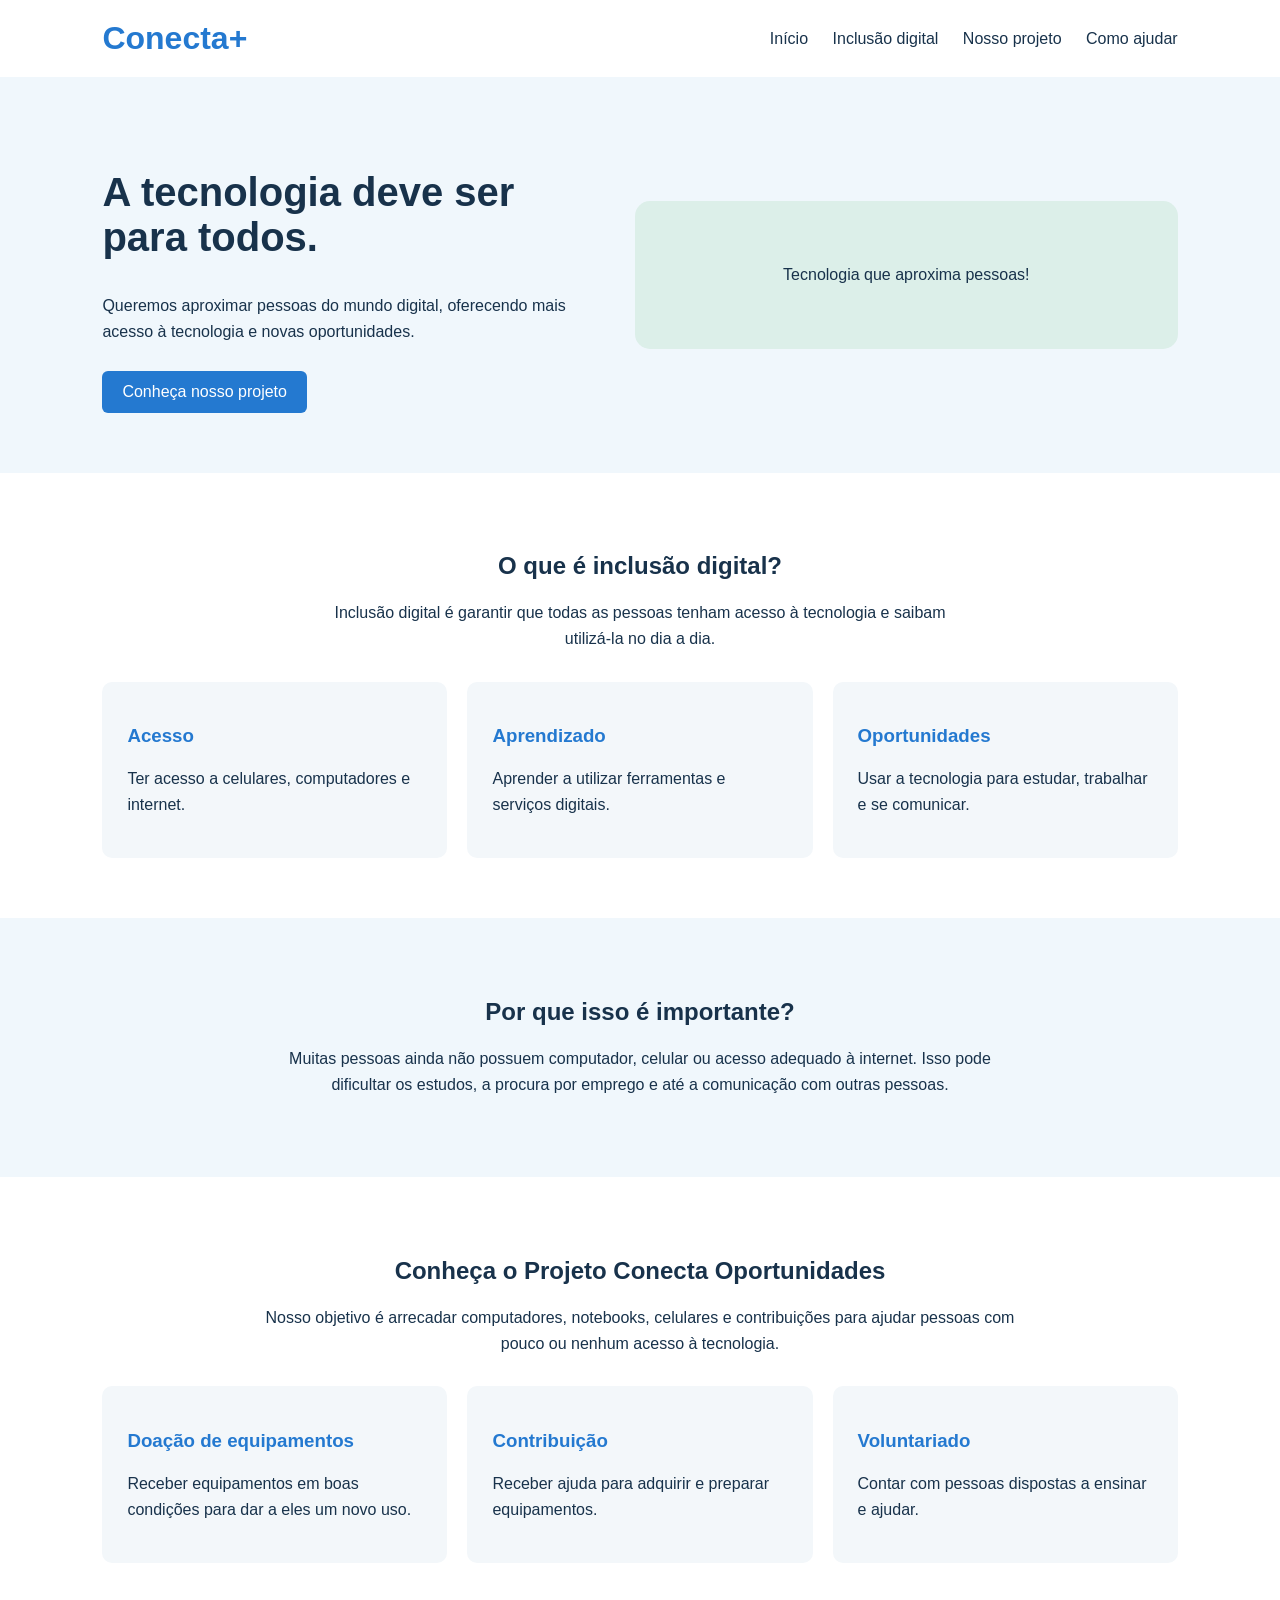
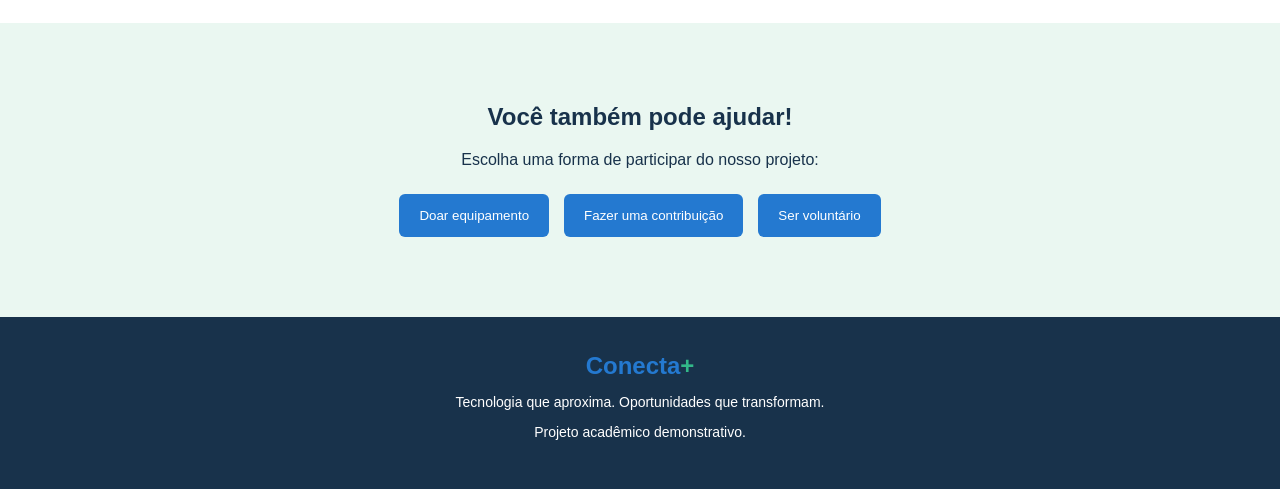
==== index.html @ d6eb77aa "primeiro commit" ====
<!DOCTYPE html>
<html lang="pt-BR">
<head>
    <meta charset="UTF-8">
    <meta name="viewport" content="width=device-width, initial-scale=1.0">
    <title>Conecta+ | Inclusão Digital</title>
    <link rel="stylesheet" href="style.css">
</head>
<body>
    <!-- CABEÇALHO -->
    <header>
        <h1>Conecta<span>+</span></h1>

        <nav>
            <a href="#inicio">Início</a>
            <a href="#sobre">Inclusão digital</a>
            <a href="#projeto">Nosso projeto</a>
            <a href="#ajudar">Como ajudar</a>
        </nav>
    </header>

    <!-- INÍCIO -->
    <section id="inicio" class="inicio">
        <div>
            <h2>A tecnologia deve ser para todos.</h2>
            <p>
                Queremos aproximar pessoas do mundo digital,
                oferecendo mais acesso à tecnologia e novas oportunidades.
            </p>
            <a class="botao" href="#projeto">Conheça nosso projeto</a>
        </div>

        <div class="imagem">
            <p>Tecnologia que aproxima pessoas!</p>
        </div>
    </section>

    <!-- SOBRE INCLUSÃO DIGITAL -->
    <section id="sobre">
        <h2>O que é inclusão digital?</h2>
        <p class="texto-centro">
            Inclusão digital é garantir que todas as pessoas tenham acesso
            à tecnologia e saibam utilizá-la no dia a dia.
        </p>

        <div class="cards">
            <div class="card">
                <h3> Acesso</h3>
                <p>Ter acesso a celulares, computadores e internet.</p>
            </div>

            <div class="card">
                <h3> Aprendizado</h3>
                <p>Aprender a utilizar ferramentas e serviços digitais.</p>
            </div>

            <div class="card">
                <h3> Oportunidades</h3>
                <p>Usar a tecnologia para estudar, trabalhar e se comunicar.</p>
            </div>
        </div>
    </section>

    <!-- PROBLEMA -->
    <section class="problema">
        <h2>Por que isso é importante?</h2>
        <p>
            Muitas pessoas ainda não possuem computador, celular ou acesso
            adequado à internet. Isso pode dificultar os estudos, a procura
            por emprego e até a comunicação com outras pessoas.
        </p>
    </section>

    <!-- PROJETO SOLIDÁRIO -->
    <section id="projeto">
        <h2>Conheça o Projeto Conecta Oportunidades</h2>
        <p>
            Nosso objetivo é arrecadar computadores, notebooks, celulares
            e contribuições para ajudar pessoas com pouco ou nenhum acesso
            à tecnologia.
        </p>

        <div class="cards">
            <div class="card">
                <h3>Doação de equipamentos</h3>
                <p>Receber equipamentos em boas condições para dar a eles um novo uso.</p>
            </div>

            <div class="card">
                <h3>Contribuição</h3>
                <p>Receber ajuda para adquirir e preparar equipamentos.</p>
            </div>

            <div class="card">
                <h3>Voluntariado</h3>
                <p>Contar com pessoas dispostas a ensinar e ajudar.</p>
            </div>
        </div>
    </section>

    <!-- COMO AJUDAR -->
    <section id="ajudar" class="ajudar">
        <h2>Você também pode ajudar!</h2>
        <p>Escolha uma forma de participar do nosso projeto:</p>

        <div class="opcoes">
            <button onclick="mostrarMensagem('Obrigado pelo interesse em doar um equipamento!')">
                Doar equipamento
            </button>

            <button onclick="mostrarMensagem('Obrigado pelo interesse em contribuir!')">
                Fazer uma contribuição
            </button>

            <button onclick="mostrarMensagem('Obrigado pelo interesse em ser voluntário!')">
                Ser voluntário
            </button>
        </div>

        <p id="mensagem"></p>
    </section>

    <!-- RODAPÉ -->
    <footer>
        <h2>Conecta<span>+</span></h2>
        <p>Tecnologia que aproxima. Oportunidades que transformam.</p>
        <p>Projeto acadêmico demonstrativo.</p>
    </footer>

    <script src="script.js"></script>
</body>
</html>
---- style.css ----
/* ESTILO GERAL DA PÁGINA */
body {
  margin: 0;
  font-family: Arial, sans-serif;
  color: #18324b;
}

html{
    scroll-behavior: smooth;
    font-size: 16px;
}

/* CABEÇALHO */
header {
  background-color: white;
  padding: 20px 8%;
  display: flex;
  justify-content: space-between;
  align-items: center;
}

header h1,
footer h2 {
  color: #2479d0;
  margin: 0;
}

header h1 na,
footer h2 span {
  color: #32b889;
}


nav a {
    color: #18324b;
    text-decoration: none;
    margin-left: 20px;
    transition: font-size 0.3s ease;
}

nav a:hover{
    font-size: 20px;
}

/* SEÇÕES */
section {
  padding: 60px 8%;
}

section h2 {
  text-align: center;
  color: #18324b;
}

.inicio {
  background-color: #f0f7fc;
  display: flex;
  align-items: center;
  justify-content: space-between;
  gap: 30px;
}

.inicio div {
  width: 50%;
}

.inicio h2 {
  text-align: left;
  font-size: 40px;
}

.inicio p {
  line-height: 1.6;
}

.botao {
  display: inline-block;
  background-color: #2479d0;
  color: white;
  padding: 12px 20px;
  border-radius: 6px;
  text-decoration: none;
  margin-top: 10px;
}

.imagem {
  background-color: #dcefe9;
  padding: 45px 20px;
  border-radius: 15px;
  text-align: center;
}

.imagem span {
  font-size: 90px;
}

.texto-centro {
  text-align: center;
  max-width: 650px;
  margin: 20px auto;
  line-height: 1.6;
}

/* CARDS */
.cards {
  display: flex;
  gap: 20px;
  margin-top: 30px;
}

.card {
  background-color: #f3f7fa;
  padding: 25px;
  border-radius: 10px;
  flex: 1;
}

.card h3 {
  color: #2479d0;
}

.card p,
.problema p,
#projeto > p {
  line-height: 1.6;
}

/* OUTRAS SEÇÕES */
.problema {
  background-color: #f0f7fc;
}

.problema p,
#projeto > p {
  max-width: 750px;
  margin: 20px auto;
  text-align: center;
}

.ajudar {
  background-color: #eaf7f1;
  text-align: center;
}

.opcoes {
  display: flex;
  justify-content: center;
  flex-wrap: wrap;
  gap: 15px;
  margin-top: 25px;
}

button {
  background-color: #2479d0;
  color: white;
  border: none;
  padding: 14px 20px;
  border-radius: 6px;
  cursor: pointer;
}

button:hover,
.botao:hover {
  background-color: #1765b6;
}

#mensagem {
  color: #16875f;
  font-weight: bold;
  margin-top: 20px;
}

/* RODAPÉ */
footer {
  background-color: #18324b;
  color: white;
  text-align: center;
  padding: 35px 15px;
}

footer p {
  font-size: 14px;
}
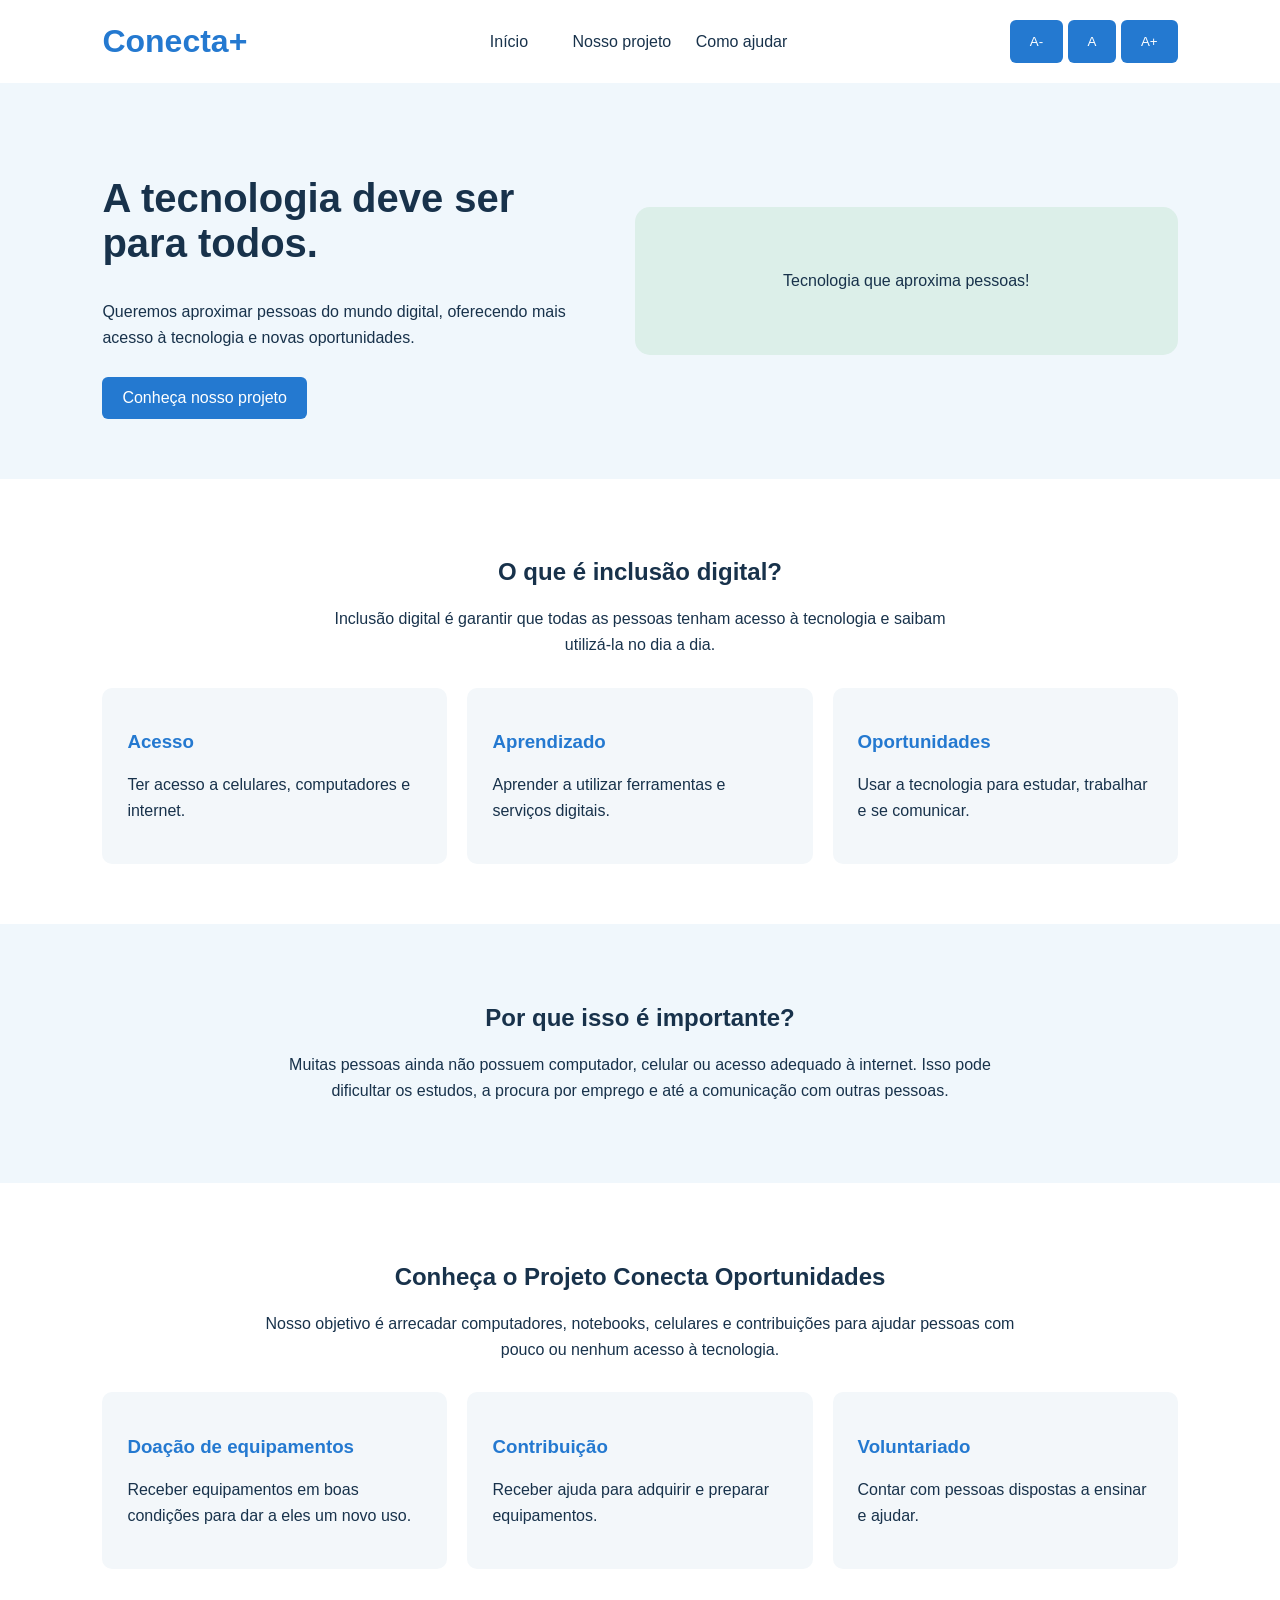
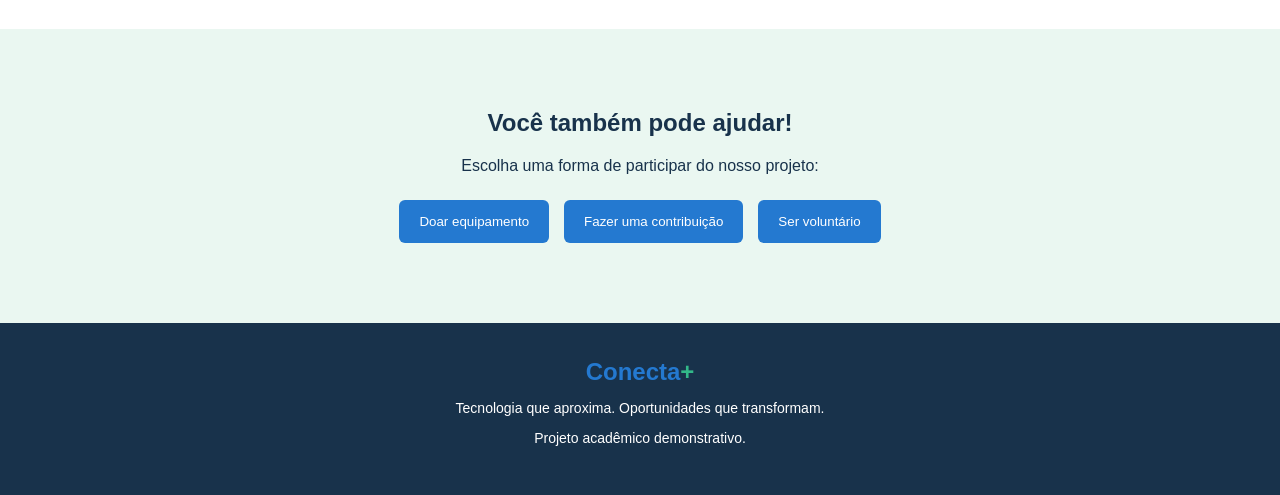
==== commit 221b9df1: "botões p/ controlar tamanho do texto" ====
--- a/index.html
+++ b/index.html
@@ -13,10 +13,16 @@
 
         <nav>
             <a href="#inicio">Início</a>
-            <a href="#sobre">Inclusão digital</a>
+            <a href="#sobre"></a>
             <a href="#projeto">Nosso projeto</a>
             <a href="#ajudar">Como ajudar</a>
         </nav>
+
+        <div class="controles">
+            <button type="button" class="btn-fonte" id="diminuir-fonte" aria-label="Diminuir tamanho do texto">A-</button>
+            <button type="button" class="btn-fonte" id="resetar-fonte" aria-label="Restaurar tamanho do texto">A</button>
+            <button type="button" class="btn-fonte" id="aumentar-fonte" aria-label="Aumentar tamanho do texto">A+</button>
+        </div>
     </header>
 
     <!-- INÍCIO -->
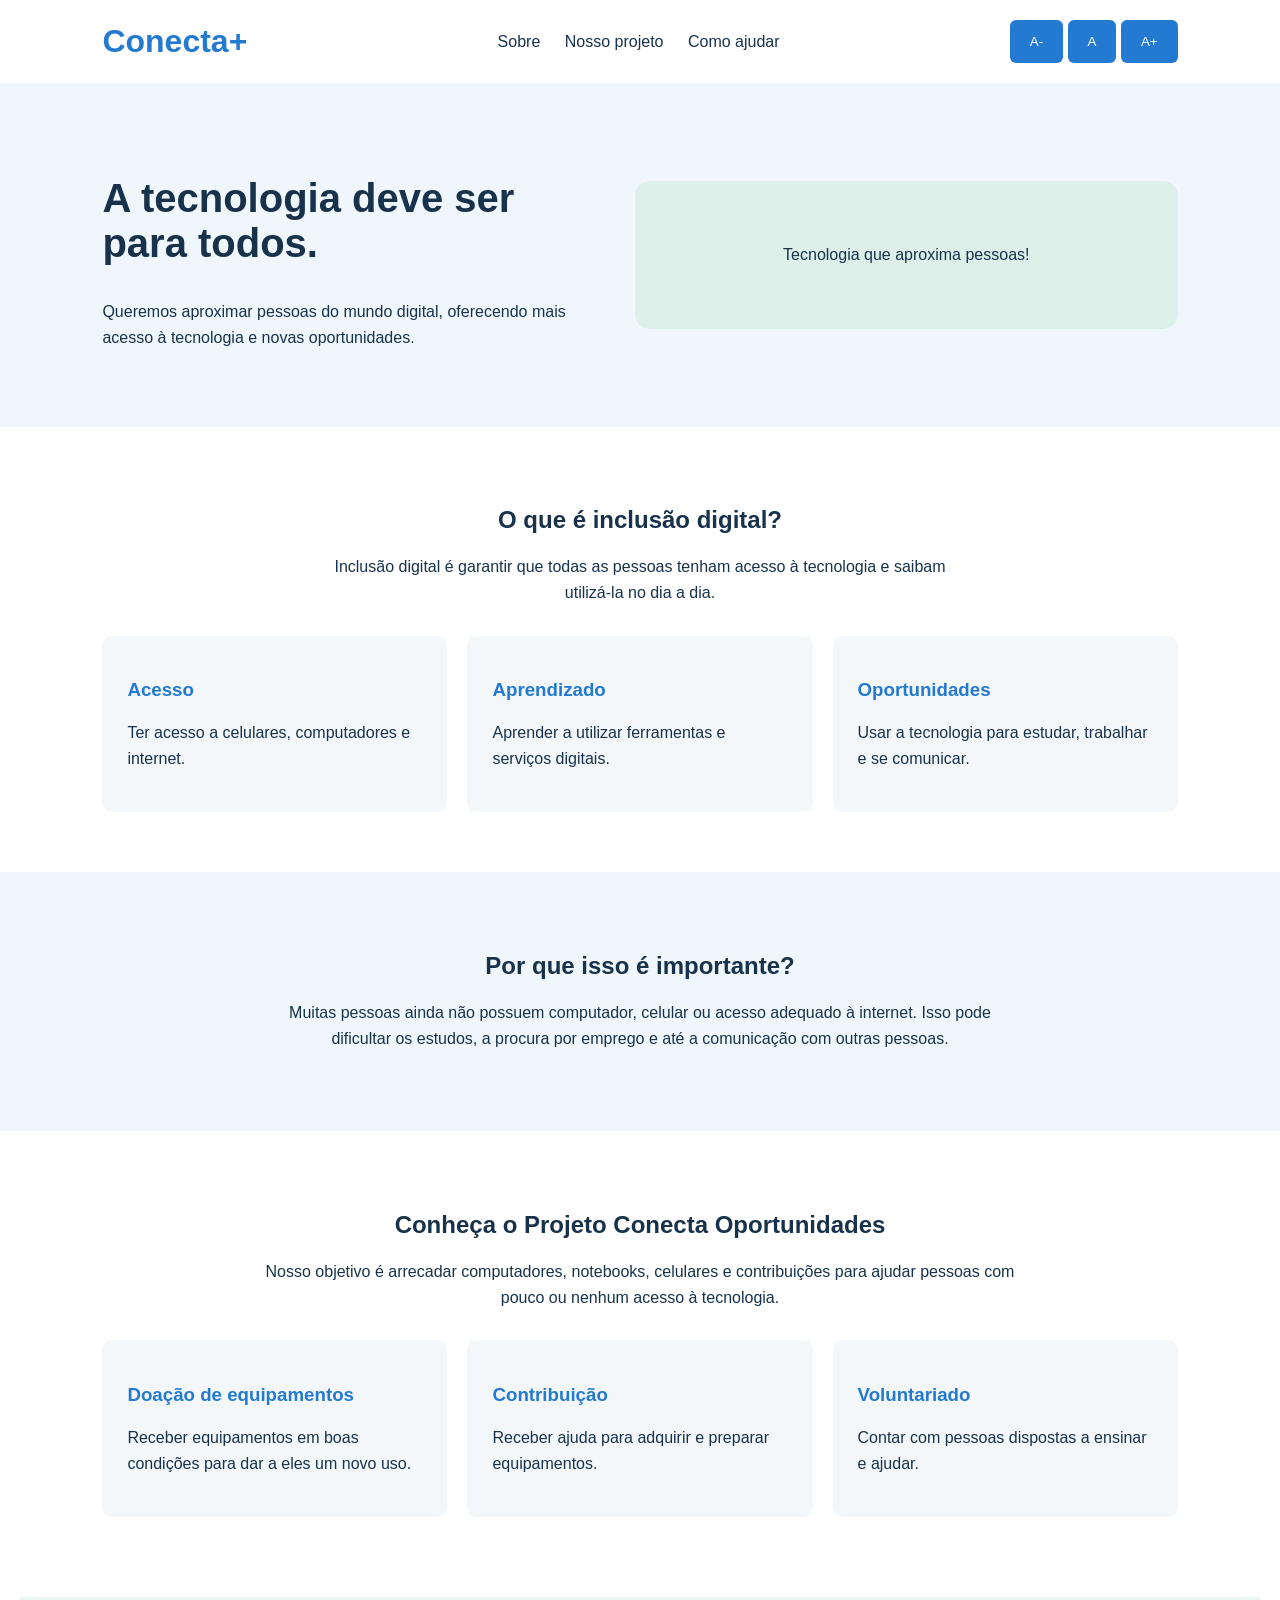
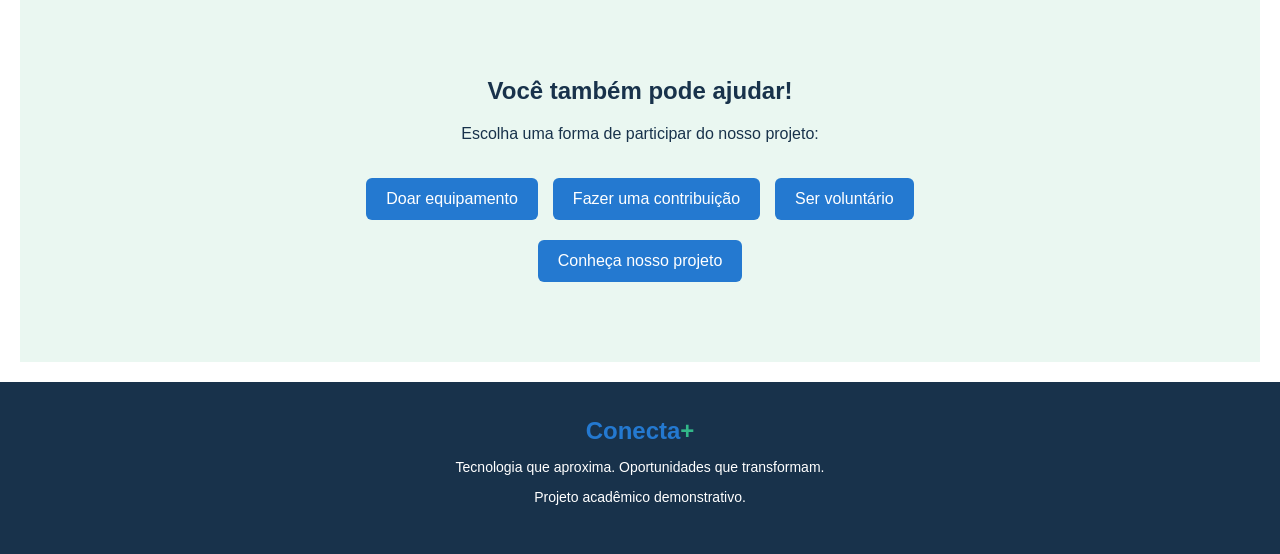
==== commit 9554f6fc: "páginas de doação" ====
--- a/index.html
+++ b/index.html
@@ -12,8 +12,7 @@
         <h1>Conecta<span>+</span></h1>
 
         <nav>
-            <a href="#inicio">Início</a>
-            <a href="#sobre"></a>
+            <a href="#sobre">Sobre</a>
             <a href="#projeto">Nosso projeto</a>
             <a href="#ajudar">Como ajudar</a>
         </nav>
@@ -33,7 +32,6 @@
                 Queremos aproximar pessoas do mundo digital,
                 oferecendo mais acesso à tecnologia e novas oportunidades.
             </p>
-            <a class="botao" href="#projeto">Conheça nosso projeto</a>
         </div>
 
         <div class="imagem">
@@ -110,20 +108,20 @@
         <p>Escolha uma forma de participar do nosso projeto:</p>
 
         <div class="opcoes">
-            <button onclick="mostrarMensagem('Obrigado pelo interesse em doar um equipamento!')">
+            <a class="botao" href="ajudar/equipamento.html">
                 Doar equipamento
-            </button>
+            </a>
 
-            <button onclick="mostrarMensagem('Obrigado pelo interesse em contribuir!')">
+            <a class="botao" href="ajudar/contribuicao.html">
                 Fazer uma contribuição
-            </button>
+            </a>
 
-            <button onclick="mostrarMensagem('Obrigado pelo interesse em ser voluntário!')">
+            <a class="botao" href="ajudar/ser_voluntario.html">
                 Ser voluntário
-            </button>
+            </a>
         </div>
 
-        <p id="mensagem"></p>
+        <a class="botao" id="ajudar" href="">Conheça nosso projeto</a>
     </section>
 
     <!-- RODAPÉ -->
--- a/style.css
+++ b/style.css
@@ -6,8 +6,8 @@
 }
 
 html{
-    scroll-behavior: smooth;
-    font-size: 16px;
+  scroll-behavior: smooth;
+  font-size: 16px;
 }
 
 /* CABEÇALHO */
@@ -32,14 +32,14 @@
 
 
 nav a {
-    color: #18324b;
-    text-decoration: none;
-    margin-left: 20px;
-    transition: font-size 0.3s ease;
+  color: #18324b;
+  text-decoration: none;
+  margin-left: 20px;
+  transition: font-size 0.3s ease;
 }
 
 nav a:hover{
-    font-size: 20px;
+  font-size: 125%;
 }
 
 /* SEÇÕES */
@@ -164,10 +164,99 @@
   background-color: #1765b6;
 }
 
+#ajudar {
+  margin: 20px 20px;
+}
+
 #mensagem {
   color: #16875f;
   font-weight: bold;
   margin-top: 20px;
+}
+
+/* FORMULÁRIO DE VOLUNTARIADO */
+.logo-link {
+  color: inherit;
+  text-decoration: none;
+}
+
+.cabecalho-pagina {
+  background-color: #f0f7fc;
+  text-align: center;
+}
+
+.cabecalho-pagina p,
+.formulario-voluntario {
+  max-width: 720px;
+  margin: 0 auto;
+}
+
+.formulario-voluntario {
+  padding-top: 40px;
+  padding-bottom: 60px;
+}
+
+.aviso-formulario {
+  padding: 14px 18px;
+  background-color: #eaf7f1;
+  border-radius: 6px;
+  line-height: 1.5;
+}
+
+.campo {
+  margin: 20px 0;
+}
+
+.campo label,
+.campo legend {
+  display: block;
+  margin-bottom: 8px;
+  font-weight: bold;
+}
+
+.campo input,
+.campo select,
+.campo textarea {
+  box-sizing: border-box;
+  width: 100%;
+  padding: 12px;
+  border: 1px solid #9aabba;
+  border-radius: 6px;
+  color: #18324b;
+  font: inherit;
+}
+
+.campo textarea {
+  min-height: 130px;
+  resize: vertical;
+}
+
+.campo fieldset {
+  padding: 16px;
+  border: 1px solid #9aabba;
+  border-radius: 6px;
+}
+
+.campo fieldset label {
+  display: flex;
+  align-items: flex-start;
+  gap: 8px;
+  margin: 12px 0 0;
+  font-weight: normal;
+}
+
+.campo input[type="checkbox"] {
+  width: auto;
+  margin-top: 4px;
+}
+
+.formulario-voluntario button {
+  font: inherit;
+}
+
+#confirmacao {
+  color: #16875f;
+  font-weight: bold;
 }
 
 /* RODAPÉ */
@@ -181,3 +270,88 @@
 footer p {
   font-size: 14px;
 }
+
+/* FORMULÁRIO DE DOAÇÃO DE EQUIPAMENTO */
+.formulario-equipamento {
+  padding-top: 40px;
+  padding-bottom: 60px;
+}
+
+.formulario-equipamento-conteudo {
+  max-width: 720px;
+  margin: 0 auto;
+}
+
+.aviso-doacao {
+  padding: 14px 18px;
+  background-color: #eaf7f1;
+  border-radius: 6px;
+  line-height: 1.5;
+}
+
+#confirmacao-doacao {
+  color: #16875f;
+  font-weight: bold;
+}
+
+@media (max-width: 900px) {
+  .pagina-equipamento header {
+    flex-wrap: wrap;
+    gap: 16px;
+  }
+
+  .pagina-equipamento nav {
+    display: flex;
+    flex-wrap: wrap;
+    gap: 12px;
+  }
+
+  .pagina-equipamento nav a {
+    margin-left: 0;
+  }
+}
+
+/* FORMULÁRIO PARA CONTRIBUIÇÃO EM REAIS */
+.formulario-contribuicao {
+  padding-top: 40px;
+  padding-bottom: 60px;
+}
+
+.formulario-contribuicao-conteudo {
+  max-width: 720px;
+  margin: 0 auto;
+}
+
+.aviso-contribuicao {
+  padding: 14px 18px;
+  background-color: #eaf7f1;
+  border-radius: 6px;
+  line-height: 1.5;
+}
+
+.valor-contribuicao {
+  display: flex;
+  align-items: stretch;
+}
+
+.valor-contribuicao span {
+  display: flex;
+  align-items: center;
+  padding: 0 14px;
+  background-color: #f3f7fa;
+  border: 1px solid #9aabba;
+  border-right: 0;
+  border-radius: 6px 0 0 6px;
+}
+
+.valor-contribuicao input {
+  flex: 1;
+  min-width: 0;
+  width: auto;
+  border-radius: 0 6px 6px 0;
+}
+
+#confirmacao-contribuicao {
+  color: #16875f;
+  font-weight: bold;
+}
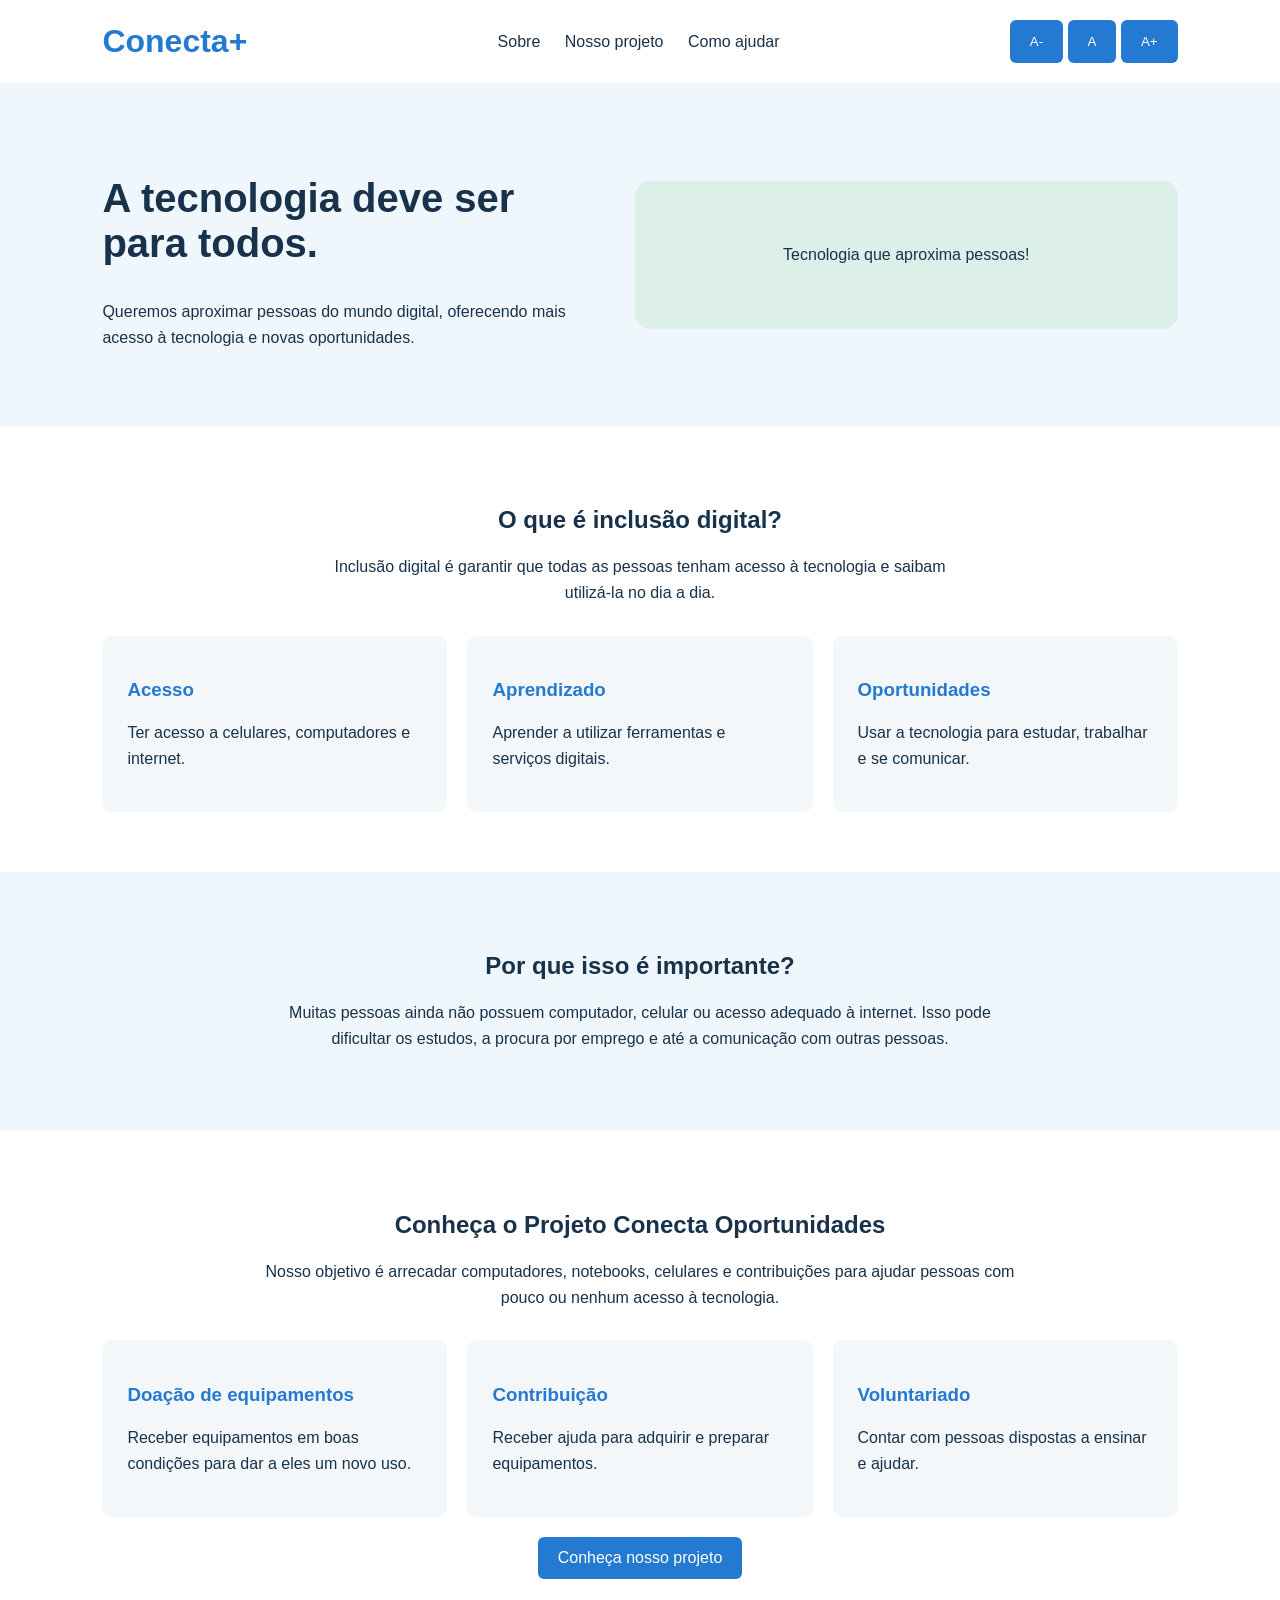
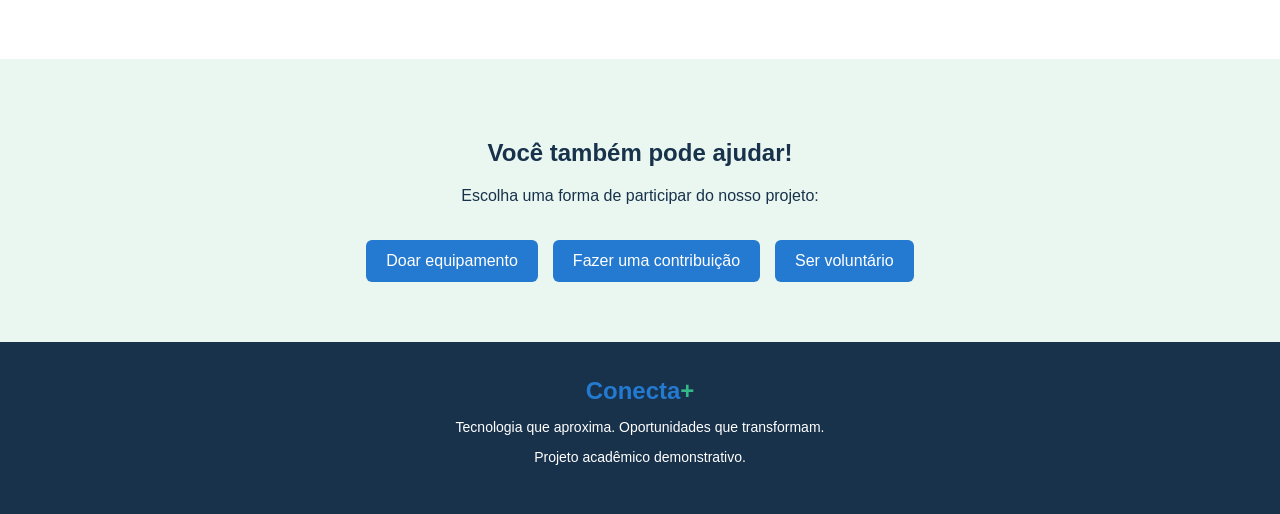
==== commit 48572930: "Projeto Conecta Oportunidades" ====
--- a/index.html
+++ b/index.html
@@ -100,6 +100,8 @@
                 <p>Contar com pessoas dispostas a ensinar e ajudar.</p>
             </div>
         </div>
+
+        <a class="botao" id="ajudar-botao" href="projeto.html">Conheça nosso projeto</a>
     </section>
 
     <!-- COMO AJUDAR -->
@@ -120,8 +122,6 @@
                 Ser voluntário
             </a>
         </div>
-
-        <a class="botao" id="ajudar" href="">Conheça nosso projeto</a>
     </section>
 
     <!-- RODAPÉ -->
--- a/style.css
+++ b/style.css
@@ -30,7 +30,6 @@
   color: #32b889;
 }
 
-
 nav a {
   color: #18324b;
   text-decoration: none;
@@ -164,14 +163,17 @@
   background-color: #1765b6;
 }
 
-#ajudar {
-  margin: 20px 20px;
-}
-
 #mensagem {
   color: #16875f;
   font-weight: bold;
   margin-top: 20px;
+}
+
+#projeto #ajudar-botao{
+  display: block;
+  width: fit-content;
+  margin: 20px auto;
+  text-align: center;
 }
 
 /* FORMULÁRIO DE VOLUNTARIADO */
@@ -355,3 +357,60 @@
   color: #16875f;
   font-weight: bold;
 }
+
+/* Apresentação, história e imagem do projeto Conecta Oportunidades. */
+.apresentacao-projeto {
+  display: grid;
+  grid-template-columns: minmax(0, 1fr) minmax(0, 1.15fr);
+  align-items: center;
+  gap: 40px;
+  background-color: #f0f7fc;
+}
+
+.texto-apresentacao-projeto h2 {
+  text-align: left;
+  font-size: 38px;
+}
+
+.texto-apresentacao-projeto p {
+  line-height: 1.7;
+}
+
+.identificacao-projeto {
+  color: #2479d0;
+  font-weight: bold;
+}
+
+.imagem-projeto {
+  margin: 0;
+}
+
+.imagem-projeto img {
+  display: block;
+  width: 100%;
+  height: auto;
+  border-radius: 15px;
+}
+
+.imagem-projeto figcaption {
+  margin-top: 10px;
+  color: #18324b;
+  font-size: 14px;
+  text-align: center;
+}
+
+.historia-projeto,
+.atuacao-projeto {
+  max-width: 1000px;
+  margin: 0 auto;
+}
+
+.historia-projeto p {
+  line-height: 1.7;
+}
+
+.chamada-projeto {
+  background-color: #eaf7f1;
+  text-align: center;
+}
+
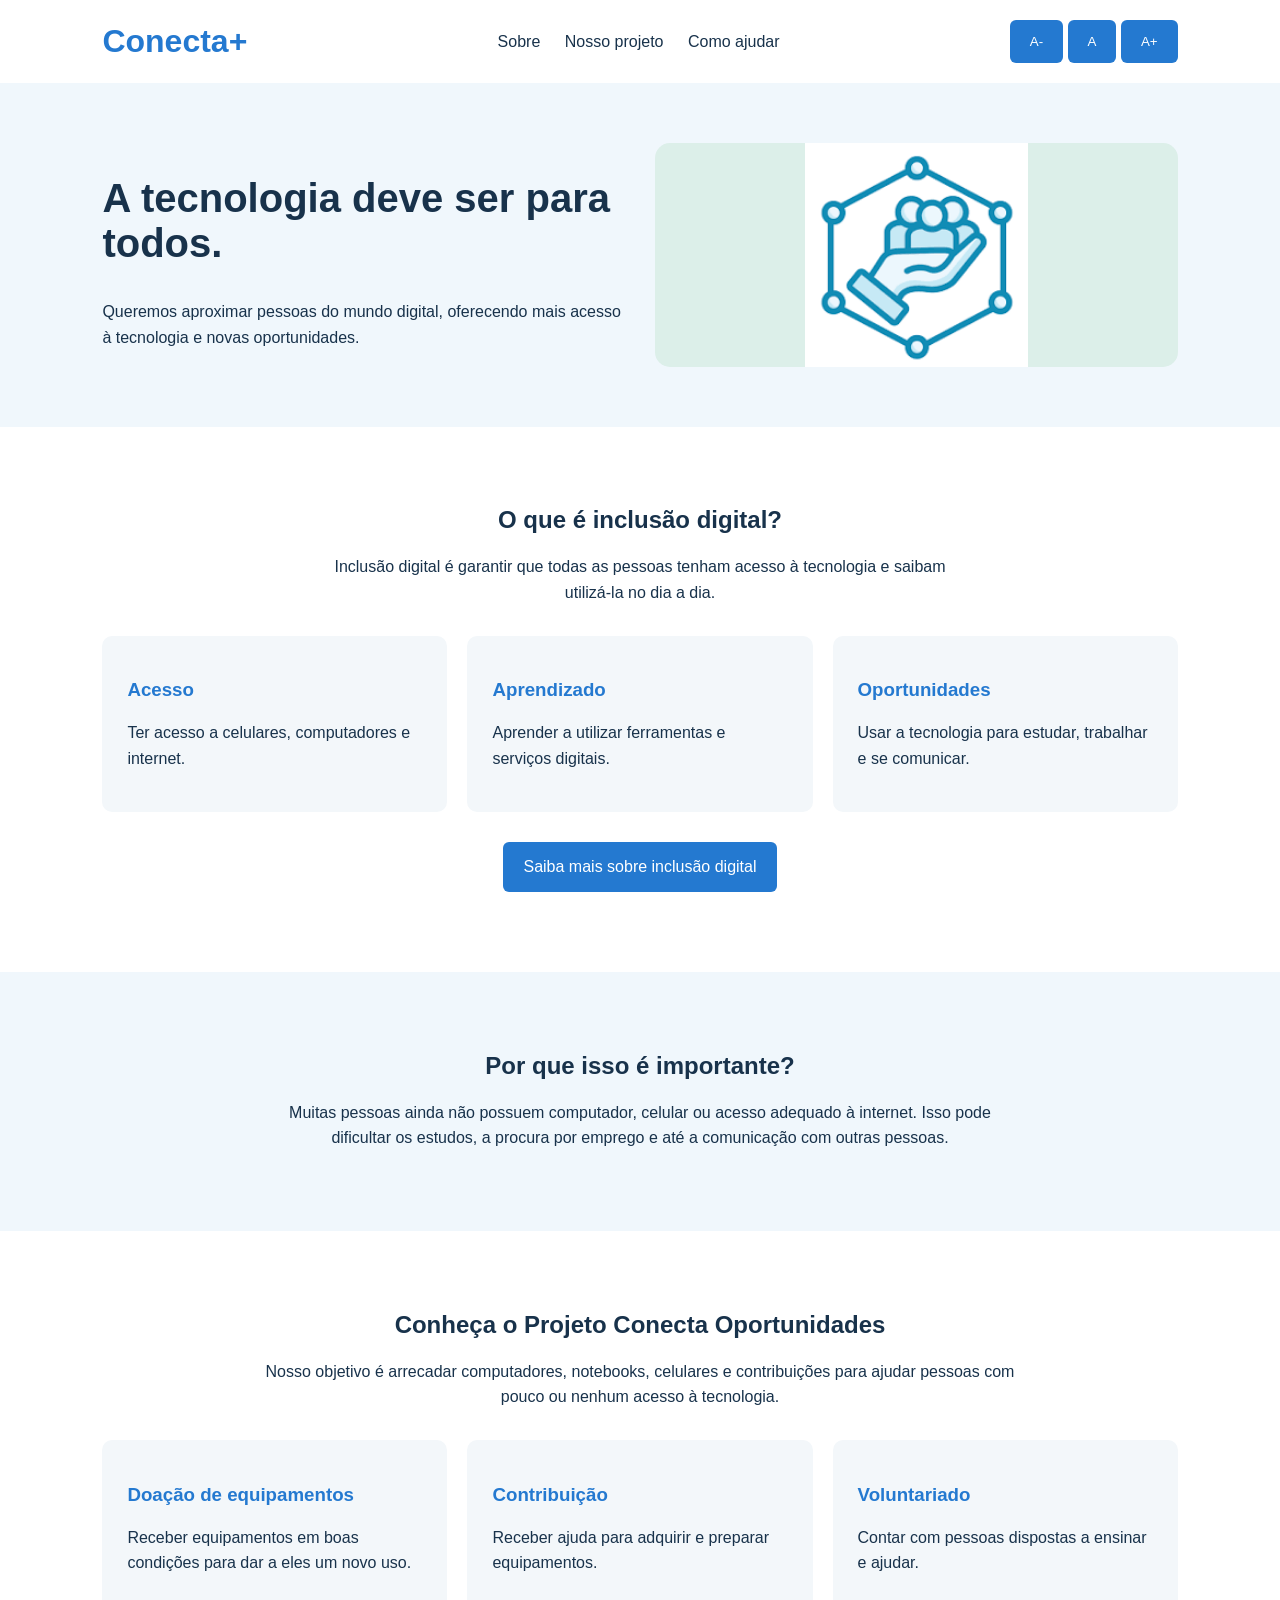
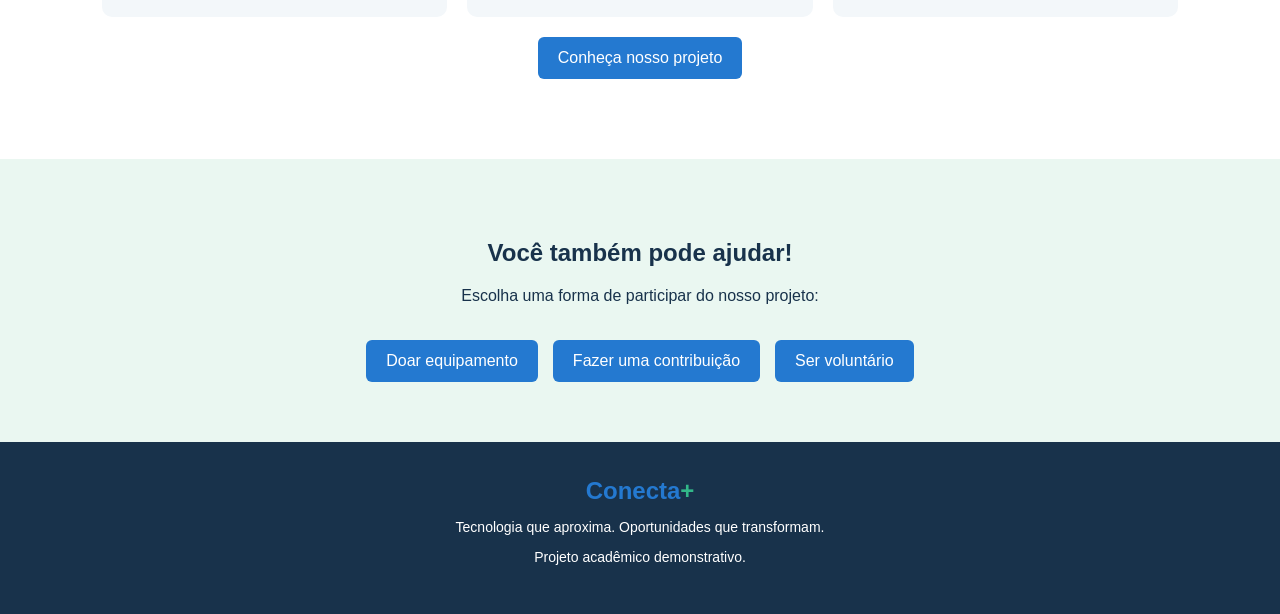
==== commit 9e50bae6: "Página sobre inclusão digital" ====
--- a/index.html
+++ b/index.html
@@ -12,7 +12,7 @@
         <h1>Conecta<span>+</span></h1>
 
         <nav>
-            <a href="#sobre">Sobre</a>
+            <a href="sobre.html">Sobre</a>
             <a href="#projeto">Nosso projeto</a>
             <a href="#ajudar">Como ajudar</a>
         </nav>
@@ -35,7 +35,10 @@
         </div>
 
         <div class="imagem">
-            <p>Tecnologia que aproxima pessoas!</p>
+            <img
+                src="images/inclusao_digital_logo.png"
+                alt="Ilustração de pessoas conectadas e apoiadas por uma mão, símbolo da inclusão digital."
+            >
         </div>
     </section>
 
@@ -63,6 +66,10 @@
                 <p>Usar a tecnologia para estudar, trabalhar e se comunicar.</p>
             </div>
         </div>
+
+        <p class="texto-centro">
+            <a class="botao" href="sobre.html">Saiba mais sobre inclusão digital</a>
+        </p>
     </section>
 
     <!-- PROBLEMA -->
--- a/style.css
+++ b/style.css
@@ -54,9 +54,13 @@
 .inicio {
   background-color: #f0f7fc;
   display: flex;
-  align-items: center;
+  align-items: stretch;
   justify-content: space-between;
   gap: 30px;
+}
+
+.inicio > div:first-child {
+  align-self: center;
 }
 
 .inicio div {
@@ -84,9 +88,23 @@
 
 .imagem {
   background-color: #dcefe9;
-  padding: 45px 20px;
+  padding: 0;
   border-radius: 15px;
   text-align: center;
+  overflow: hidden;
+  display: flex;
+  align-items: center;
+  justify-content: center;
+}
+
+/* Ajustar a ilustração à altura do texto sem deixá-la crescer demais. */
+.imagem img {
+  display: block;
+  width: auto;
+  height: 100%;
+  max-width: 100%;
+  max-height: 15em;
+  object-fit: contain;
 }
 
 .imagem span {
@@ -296,23 +314,6 @@
   font-weight: bold;
 }
 
-@media (max-width: 900px) {
-  .pagina-equipamento header {
-    flex-wrap: wrap;
-    gap: 16px;
-  }
-
-  .pagina-equipamento nav {
-    display: flex;
-    flex-wrap: wrap;
-    gap: 12px;
-  }
-
-  .pagina-equipamento nav a {
-    margin-left: 0;
-  }
-}
-
 /* FORMULÁRIO PARA CONTRIBUIÇÃO EM REAIS */
 .formulario-contribuicao {
   padding-top: 40px;
@@ -414,3 +415,100 @@
   text-align: center;
 }
 
+/* Apresentação dos conceitos e desafios de inclusão digital. */
+.introducao-inclusao {
+  background-color: #f0f7fc;
+  text-align: center;
+}
+
+.introducao-inclusao p,
+.desafios-inclusao p {
+  max-width: 800px;
+  margin: 20px auto;
+  line-height: 1.7;
+}
+
+.conceitos-inclusao,
+.marcos-inclusao,
+.fontes-inclusao {
+  max-width: 1050px;
+  margin: 0 auto;
+}
+
+.dados-inclusao {
+  background-color: #f0f7fc;
+}
+
+.conteudo-dados-inclusao {
+  max-width: 1050px;
+  margin: 0 auto;
+}
+
+.conteudo-dados-inclusao > p:not(.fonte-dados) {
+  max-width: 800px;
+  line-height: 1.7;
+}
+
+/* Destaque numérico e linha do tempo dos marcos nacionais. */
+.dado-inclusao {
+  text-align: center;
+}
+
+.numero-destaque {
+  margin: 0;
+  color: #2479d0;
+  font-size: 2rem;
+  font-weight: bold;
+}
+
+.fonte-dados {
+  margin-top: 20px;
+  font-size: 0.9rem;
+  line-height: 1.6;
+}
+
+.linha-do-tempo {
+  margin: 30px 0;
+  padding: 0;
+  list-style: none;
+  border-left: 3px solid #32b889;
+}
+
+.linha-do-tempo li {
+  display: grid;
+  grid-template-columns: 90px 1fr;
+  gap: 20px;
+  padding: 0 0 30px 24px;
+}
+
+.ano-marco {
+  color: #2479d0;
+  font-size: 1.2rem;
+  font-weight: bold;
+}
+
+.linha-do-tempo h3 {
+  margin: 0 0 8px;
+  color: #2479d0;
+}
+
+.linha-do-tempo p {
+  margin: 0 0 8px;
+  line-height: 1.6;
+}
+
+.fontes-inclusao ul {
+  padding-left: 24px;
+  line-height: 1.8;
+}
+
+.chamada-inclusao {
+  background-color: #eaf7f1;
+  text-align: center;
+}
+
+/* Remover o sublinhado dos links apenas na página de inclusão digital. */
+.pagina-inclusao a {
+  text-decoration: none;
+}
+
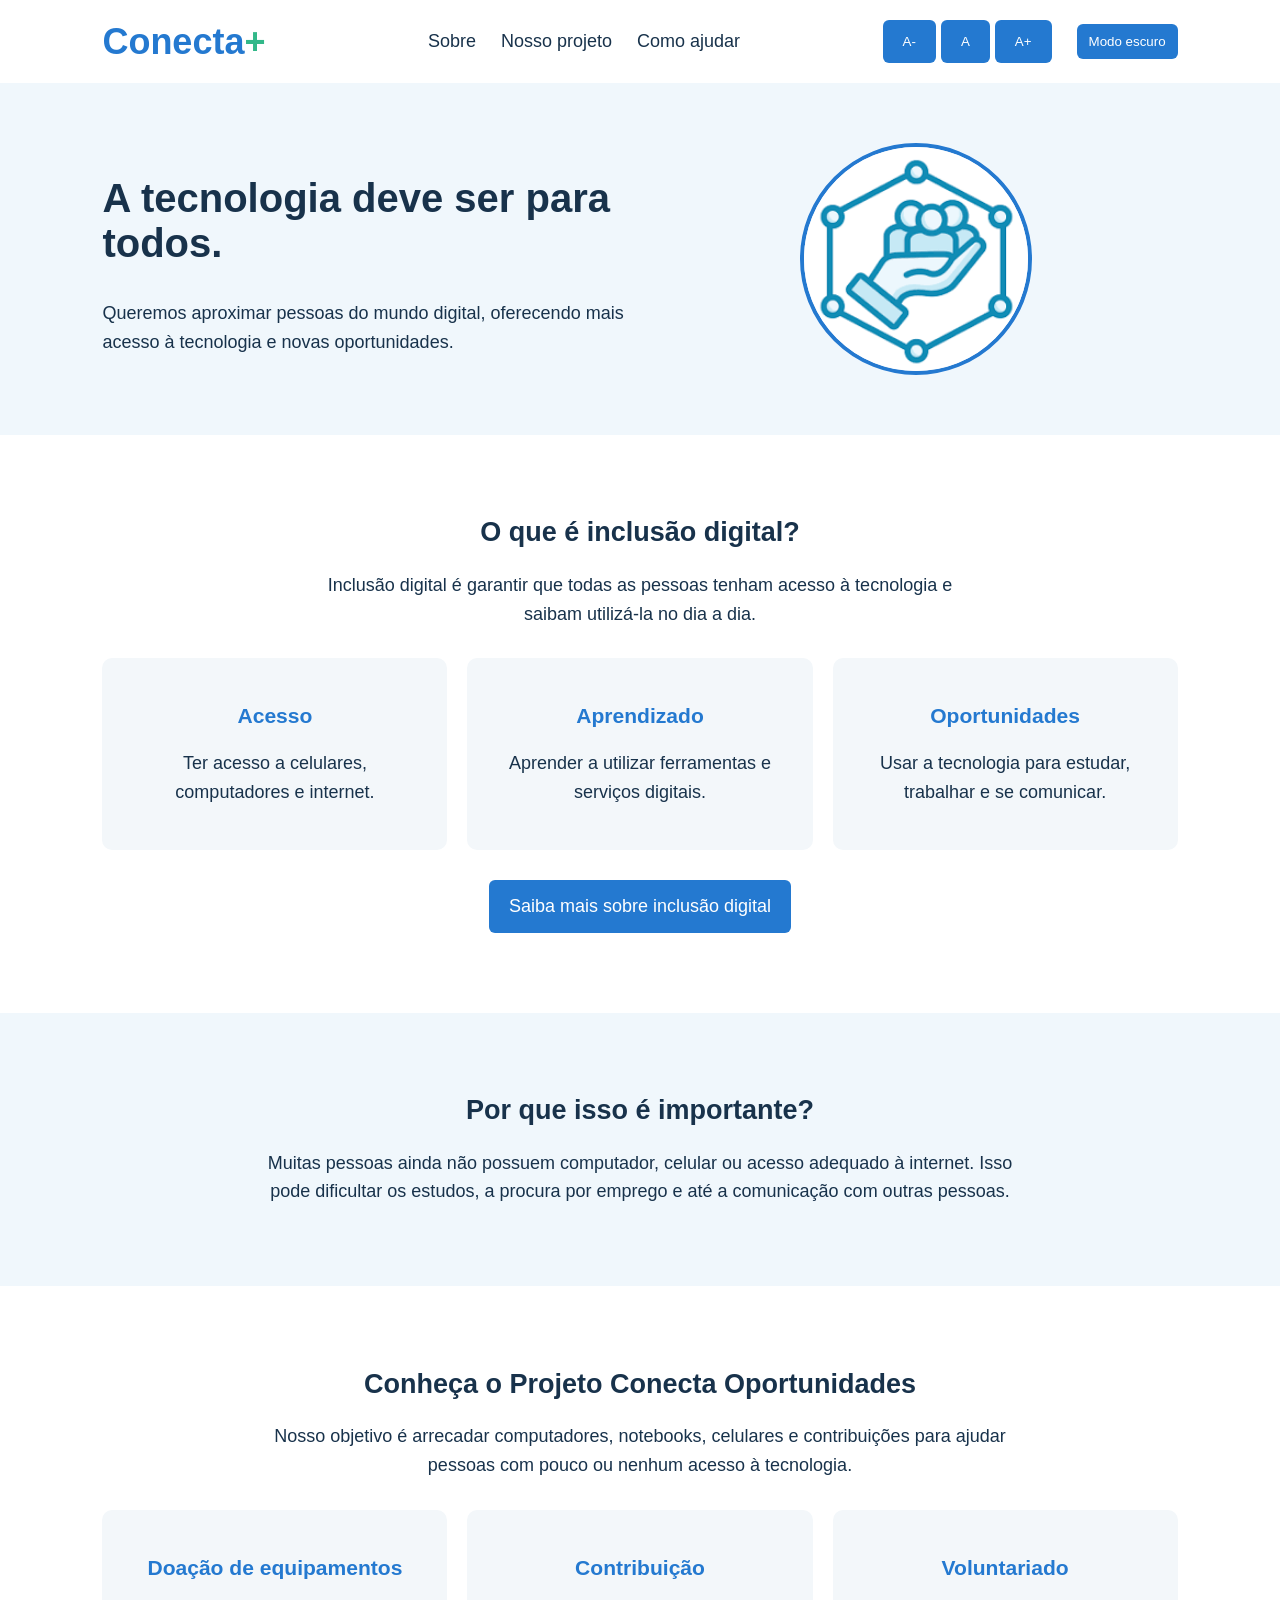
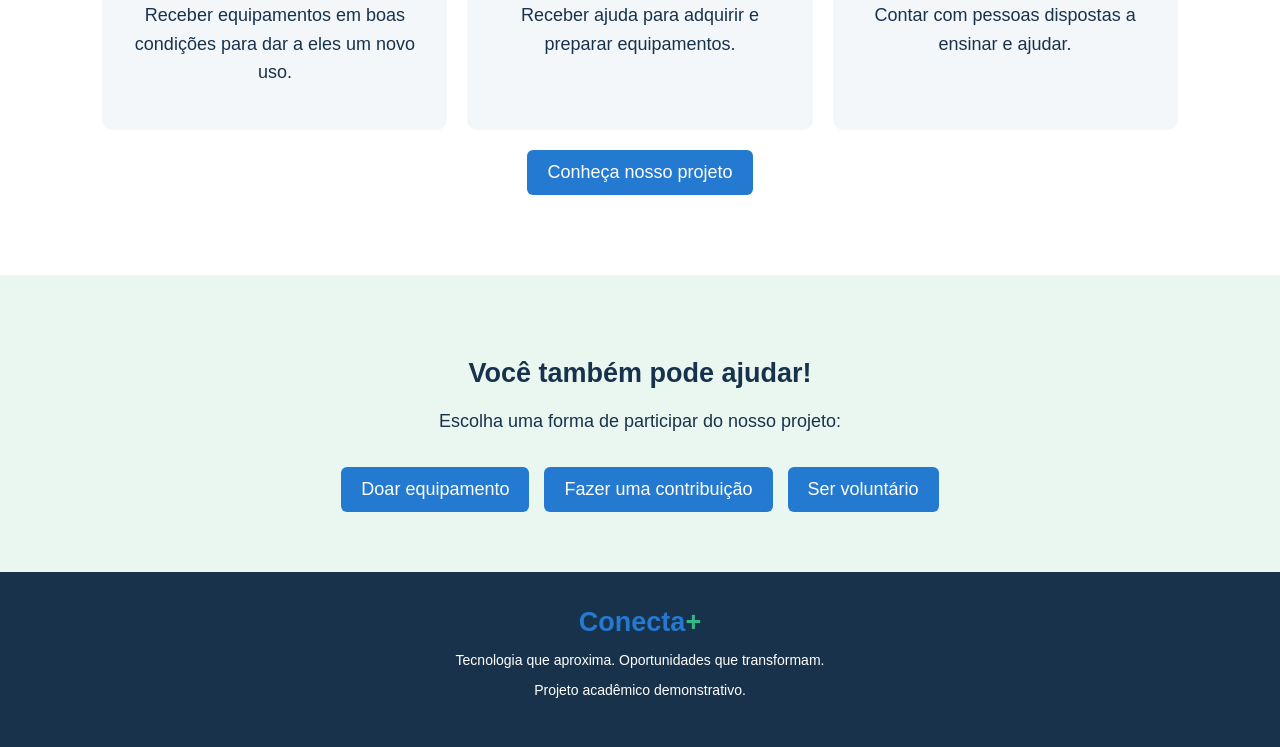
==== commit 1c3c6aba: "pequenos ajustes" ====
--- a/index.html
+++ b/index.html
@@ -21,6 +21,7 @@
             <button type="button" class="btn-fonte" id="diminuir-fonte" aria-label="Diminuir tamanho do texto">A-</button>
             <button type="button" class="btn-fonte" id="resetar-fonte" aria-label="Restaurar tamanho do texto">A</button>
             <button type="button" class="btn-fonte" id="aumentar-fonte" aria-label="Aumentar tamanho do texto">A+</button>
+            <button type="button" class="btn-tema" id="alternar-tema" aria-label="Ativar modo escuro" aria-pressed="false">Modo escuro</button>
         </div>
     </header>
 
@@ -42,7 +43,7 @@
         </div>
     </section>
 
-    <!-- SOBRE INCLUSÃO DIGITAL -->
+    <!-- APRESENTAÇÃO -->
     <section id="sobre">
         <h2>O que é inclusão digital?</h2>
         <p class="texto-centro">
--- a/style.css
+++ b/style.css
@@ -1,3 +1,5 @@
+@import url('https://fonts.googleapis.com/css2?family=BBH+Bogle&family=Caveat:wght@400..700&display=swap');
+
 /* ESTILO GERAL DA PÁGINA */
 body {
   margin: 0;
@@ -7,7 +9,7 @@
 
 html{
   scroll-behavior: smooth;
-  font-size: 16px;
+  font-size: 18px;
 }
 
 /* CABEÇALHO */
@@ -25,7 +27,12 @@
   margin: 0;
 }
 
-header h1 na,
+header h1,
+footer h2 {
+  font-family: "BBH Bogle", sans-serif;
+}
+
+header h1 span,
 footer h2 span {
   color: #32b889;
 }
@@ -39,6 +46,12 @@
 
 nav a:hover{
   font-size: 125%;
+}
+
+.btn-tema {
+  margin-left: 20px;
+  padding: 10px 12px;
+  white-space: nowrap;
 }
 
 /* SEÇÕES */
@@ -87,7 +100,6 @@
 }
 
 .imagem {
-  background-color: #dcefe9;
   padding: 0;
   border-radius: 15px;
   text-align: center;
@@ -105,6 +117,10 @@
   max-width: 100%;
   max-height: 15em;
   object-fit: contain;
+  aspect-ratio: 1;
+  box-sizing: border-box;
+  border: 4px solid #2479d0;
+  border-radius: 50%;
 }
 
 .imagem span {
@@ -130,6 +146,7 @@
   padding: 25px;
   border-radius: 10px;
   flex: 1;
+  text-align: center;
 }
 
 .card h3 {
@@ -265,7 +282,8 @@
   font-weight: normal;
 }
 
-.campo input[type="checkbox"] {
+.campo input[type="checkbox"],
+.campo input[type="radio"] {
   width: auto;
   margin-top: 4px;
 }
@@ -512,3 +530,80 @@
   text-decoration: none;
 }
 
+/* Alternar as cores globais para o modo escuro em todas as páginas. */
+body.tema-escuro {
+  background-color: #121b26;
+  color: #e6edf5;
+}
+
+body.tema-escuro header,
+body.tema-escuro .inicio,
+body.tema-escuro .problema,
+body.tema-escuro .dados-inclusao,
+body.tema-escuro .apresentacao-projeto,
+body.tema-escuro .introducao-inclusao,
+body.tema-escuro .cabecalho-pagina {
+  background-color: #1b2938;
+}
+
+body.tema-escuro .ajudar,
+body.tema-escuro .chamada-projeto,
+body.tema-escuro .chamada-inclusao {
+  background-color: #1b352f;
+}
+
+body.tema-escuro .card {
+  background-color: #243648;
+}
+
+body.tema-escuro h2,
+body.tema-escuro h3,
+body.tema-escuro .campo label,
+body.tema-escuro .campo legend {
+  color: #e6edf5;
+}
+
+body.tema-escuro header h1,
+body.tema-escuro footer h2,
+body.tema-escuro .card h3,
+body.tema-escuro .numero-destaque,
+body.tema-escuro .ano-marco,
+body.tema-escuro .linha-do-tempo h3 {
+  color: #9dccff;
+}
+
+body.tema-escuro nav a,
+body.tema-escuro a:not(.botao) {
+  color: #9dccff;
+}
+
+body.tema-escuro .aviso-formulario,
+body.tema-escuro .aviso-doacao,
+body.tema-escuro .aviso-contribuicao {
+  background-color: #1b352f;
+}
+
+body.tema-escuro .campo input,
+body.tema-escuro .campo select,
+body.tema-escuro .campo textarea {
+  background-color: #172330;
+  border-color: #53677a;
+  color: #e6edf5;
+}
+
+body.tema-escuro .campo fieldset {
+  border-color: #53677a;
+}
+
+body.tema-escuro .valor-contribuicao span {
+  background-color: #243648;
+  border-color: #53677a;
+}
+
+body.tema-escuro #confirmacao,
+body.tema-escuro #confirmacao-doacao,
+body.tema-escuro #confirmacao-contribuicao,
+body.tema-escuro #mensagem {
+  color: #63d8aa;
+}
+
